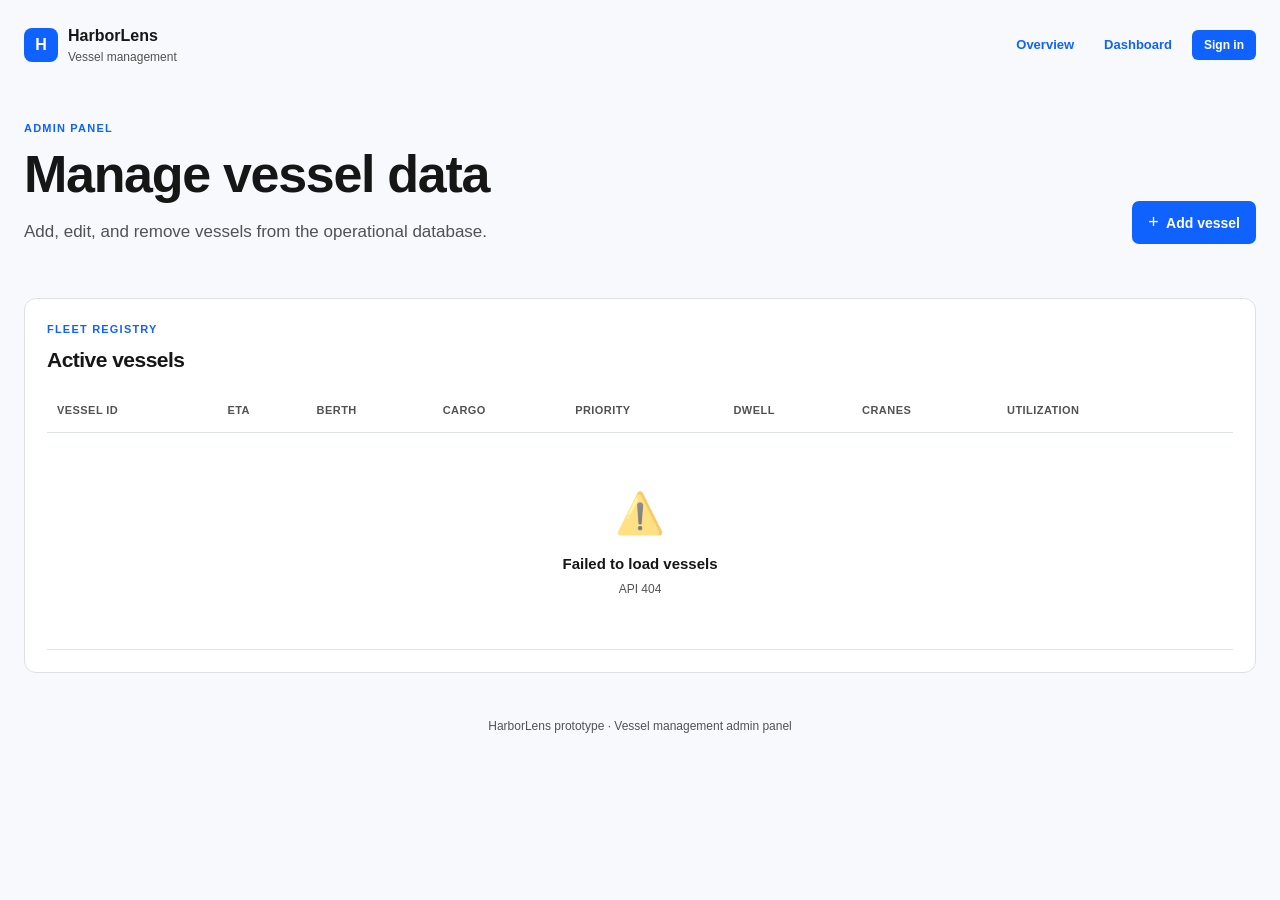
==== src/frontend/admin.html @ 12d75cbc "feat: full-stack upgrade — dynamic DB, auth, admin CRUD, sign-out → landing page - Backend: FastAPI " ====
<!doctype html>
<html lang="en">
  <head>
    <meta charset="UTF-8" />
    <meta name="viewport" content="width=device-width, initial-scale=1.0" />
    <meta name="description" content="HarborLens vessel management admin panel." />
    <title>HarborLens | Vessel Management</title>
    <link rel="stylesheet" href="styles.css" />
  </head>
  <body>
    <main class="shell">
      <header class="topbar">
        <div class="brand">
          <a href="index.html" style="text-decoration:none;display:flex;align-items:center;gap:10px;color:inherit">
            <span class="brand-mark" aria-hidden="true">H</span>
            <div><strong>HarborLens</strong><small>Vessel management</small></div>
          </a>
        </div>
        <nav class="topbar-nav" style="gap:10px">
          <a href="index.html" class="nav-link">Overview</a>
          <a href="dashboard.html" class="nav-link">Dashboard</a>
          <div id="topbar-user" class="user-badge-wrap"></div>
        </nav>
      </header>

      <section class="hero" aria-labelledby="admin-title">
        <div><p class="eyebrow">ADMIN PANEL</p><h1 id="admin-title">Manage vessel data</h1><p class="lede">Add, edit, and remove vessels from the operational database.</p></div>
        <button class="primary" id="add-btn"><span class="btn-plus">+</span> Add vessel</button>
      </section>

      <!-- Toast container -->
      <div id="toast-container" class="toast-container"></div>

      <!-- Stats bar -->
      <section class="admin-stats" id="admin-stats"></section>

      <!-- Vessel table -->
      <section class="panel" style="margin-top:20px">
        <div class="panel-heading">
          <div><p class="eyebrow">FLEET REGISTRY</p><h2>Active vessels</h2></div>
          <span class="subtle" id="vessel-count"></span>
        </div>
        <div class="table-wrap">
          <table>
            <thead>
              <tr>
                <th>Vessel ID</th><th>ETA</th><th>Berth</th><th>Cargo</th>
                <th>Priority</th><th>Dwell</th><th>Cranes</th><th>Utilization</th><th></th>
              </tr>
            </thead>
            <tbody id="admin-body"><tr><td colspan="9" class="subtle" style="text-align:center;padding:40px">Loading…</td></tr></tbody>
          </table>
        </div>
      </section>

      <!-- Modal overlay -->
      <div class="modal-overlay" id="modal-overlay" hidden>
        <div class="modal">
          <div class="modal-header">
            <div class="modal-icon" id="modal-icon">🚢</div>
            <div>
              <h2 id="modal-title">Add vessel</h2>
              <p class="modal-subtitle" id="modal-subtitle">Enter vessel details to add to the operational fleet.</p>
            </div>
            <button class="modal-close" id="close-btn" aria-label="Close">✕</button>
          </div>

          <form id="vessel-form" autocomplete="off">
            <input type="hidden" id="form-db-id" />

            <div class="form-section">
              <p class="form-section-label">🔹 Vessel Identity</p>
              <div class="form-grid">
                <label>
                  <span class="field-label">Vessel ID</span>
                  <input id="f-vessel_id" type="text" required maxlength="50" placeholder="e.g. MV-Horizon" />
                  <span class="field-hint">Unique vessel identifier</span>
                </label>
                <label>
                  <span class="field-label">Estimated Arrival</span>
                  <input id="f-eta" type="text" required maxlength="30" placeholder="e.g. 06:00 or Day 2 · 14:00" />
                  <span class="field-hint">Time or relative window</span>
                </label>
              </div>
            </div>

            <div class="form-section">
              <p class="form-section-label">📦 Cargo & Assignment</p>
              <div class="form-grid">
                <label>
                  <span class="field-label">Berth</span>
                  <input id="f-berth" type="text" required maxlength="10" placeholder="e.g. B-01" />
                  <span class="field-hint">Assigned berth code</span>
                </label>
                <label>
                  <span class="field-label">Cargo Type</span>
                  <input id="f-cargo" type="text" required maxlength="100" placeholder="e.g. Reefer containers" />
                  <span class="field-hint">Primary cargo description</span>
                </label>
                <label>
                  <span class="field-label">Priority Class</span>
                  <div class="select-wrap">
                    <select id="f-priority" required>
                      <option value="Standard">Standard</option>
                      <option value="Cold chain">Cold chain</option>
                      <option value="Connection-sensitive">Connection-sensitive</option>
                      <option value="High value">High value</option>
                    </select>
                  </div>
                  <span class="field-hint">Determines risk scoring weight</span>
                </label>
              </div>
            </div>

            <div class="form-section">
              <p class="form-section-label">⚙️ Operational Parameters</p>
              <div class="form-grid form-grid-3">
                <label>
                  <span class="field-label">Dwell Time</span>
                  <div class="input-unit">
                    <input id="f-dwell" type="number" required min="1" max="168" placeholder="12" />
                    <span class="unit">hours</span>
                  </div>
                  <span class="field-hint">1–168 hours</span>
                </label>
                <label>
                  <span class="field-label">Cranes Required</span>
                  <div class="input-unit">
                    <input id="f-cranes" type="number" required min="1" max="10" placeholder="2" />
                    <span class="unit">units</span>
                  </div>
                  <span class="field-hint">1–10 cranes</span>
                </label>
                <label>
                  <span class="field-label">Berth Utilization</span>
                  <div class="input-unit">
                    <input id="f-utilization" type="number" required min="0" max="100" placeholder="75" />
                    <span class="unit">%</span>
                  </div>
                  <span class="field-hint">0–100 percent</span>
                </label>
              </div>
            </div>

            <div class="modal-footer">
              <button type="button" class="secondary" id="cancel-btn">Cancel</button>
              <button type="submit" class="primary" id="save-btn">
                <span id="save-label">Save vessel</span>
                <span id="save-spinner" class="spinner" hidden></span>
              </button>
            </div>
          </form>
        </div>
      </div>

      <!-- Delete confirmation modal -->
      <div class="modal-overlay" id="delete-overlay" hidden>
        <div class="modal modal-sm">
          <div class="modal-header">
            <div class="modal-icon modal-icon-danger">⚠️</div>
            <div>
              <h2>Confirm deletion</h2>
              <p class="modal-subtitle">This action cannot be undone.</p>
            </div>
          </div>
          <p class="delete-msg">Are you sure you want to remove <strong id="delete-name"></strong> from the fleet?</p>
          <div class="modal-footer">
            <button class="secondary" id="delete-cancel">Keep vessel</button>
            <button class="danger" id="delete-confirm">Delete vessel</button>
          </div>
        </div>
      </div>
    </main>
    <footer>HarborLens prototype · Vessel management admin panel</footer>
    <script src="admin.js"></script>
  </body>
</html>
---- src/frontend/styles.css ----
:root{--blue:#0f62fe;--ink:#161616;--muted:#525252;--line:#dde1e6;--bg:#f7f9fc;--surface:#fff;--red:#da1e28;--amber:#f1c21b;--green:#198038;--navy:#001d6c}::selection{background:var(--blue);color:#fff}::-moz-selection{background:var(--blue);color:#fff}*{box-sizing:border-box}body{margin:0;background:var(--bg);color:var(--ink);font-family:IBM Plex Sans,Segoe UI,Arial,sans-serif;line-height:1.5}.shell{max-width:1280px;margin:auto;padding:24px}.topbar{display:flex;justify-content:space-between;align-items:center}.brand{display:flex;align-items:center;gap:10px}.brand-mark{display:grid;place-items:center;width:34px;height:34px;background:var(--blue);color:#fff;font-weight:800;border-radius:8px}.brand small{display:block;color:var(--muted);font-size:12px}.topbar-status{font-size:14px;color:var(--muted);display:flex;gap:7px;align-items:center}.topbar time{margin-left:10px;font-variant-numeric:tabular-nums}.dot{height:9px;width:9px;border-radius:50%;background:var(--green)}.hero{padding:54px 0 34px;display:flex;justify-content:space-between;gap:30px;align-items:end}.eyebrow{color:var(--blue);letter-spacing:.11em;font-size:11px;font-weight:800;margin:0 0 6px}.hero h1{max-width:720px;font-size:clamp(30px,4.5vw,52px);line-height:1.2;letter-spacing:-.025em;margin:0}.lede{font-size:17px;color:var(--muted);margin:14px 0 0}.primary,.secondary{border:0;border-radius:7px;padding:11px 16px;font-weight:700;font-size:14px;cursor:pointer;white-space:nowrap}.primary{background:var(--blue);color:#fff}.primary:hover{background:#0043ce}.secondary{background:#edf2ff;color:var(--navy)}button:focus-visible,input:focus-visible{outline:3px solid #a6c8ff;outline-offset:2px}.metrics{display:grid;grid-template-columns:repeat(4,1fr);gap:14px;margin-bottom:20px}.metric,.panel{background:var(--surface);border:1px solid var(--line);border-radius:12px}.metric{padding:18px}.metric span{color:var(--muted);font-size:13px;display:block}.metric strong{font-size:29px;letter-spacing:-.04em;display:block;margin-top:4px}.metric em{font-style:normal;font-size:12px;color:var(--green)}.dashboard-grid{display:grid;grid-template-columns:minmax(0,1.8fr) minmax(300px,.9fr);gap:20px}.panel{padding:22px}.panel-heading{display:flex;justify-content:space-between;gap:12px;align-items:start}.panel h2{font-size:21px;letter-spacing:-.025em;margin:0}.legend,.subtle{font-size:12px;color:var(--muted)}.legend i{height:8px;width:8px;border-radius:50%;display:inline-block;margin:0 4px 0 8px}.critical{background:var(--red)}.watch{background:var(--amber)}.vessel-list{margin-top:15px}.vessel{padding:14px 0;border-top:1px solid var(--line);display:grid;grid-template-columns:42px 1fr auto;gap:12px;align-items:start}.score{width:39px;height:39px;display:grid;place-items:center;border-radius:50%;font-size:13px;font-weight:800;background:#fff1f1;color:var(--red)}.score.watch{background:#fff8e1;color:#8a6500}.vessel h3{font-size:15px;margin:0}.vessel p{margin:4px 0 0;color:var(--muted);font-size:13px}.vessel .action{font-size:12px;text-align:right;max-width:150px;color:var(--navy);font-weight:700}.scenario-actions{display:flex;justify-content:flex-end;gap:8px;margin-top:20px}.plan-panel{margin-top:20px}.table-wrap{overflow:auto;margin-top:14px}table{width:100%;border-collapse:collapse;font-size:13px;text-align:left}th{color:var(--muted);font-size:11px;letter-spacing:.04em;text-transform:uppercase}th,td{padding:13px 10px;border-bottom:1px solid var(--line)}td:first-child{font-variant-numeric:tabular-nums;white-space:nowrap}.badge{font-size:11px;padding:4px 7px;border-radius:99px;background:#e8f5ed;color:#0e6027;font-weight:700}.badge.attention{background:#fff1f1;color:#a2191f}.brief-panel{margin-top:20px;border-color:#a6c8ff}.tag{color:var(--navy);background:#edf2ff;border-radius:99px;padding:4px 8px;font-size:11px;font-weight:700}.brief-grid{display:grid;grid-template-columns:1fr 1fr;gap:22px;margin-top:15px}.brief-grid h3{font-size:14px;margin:0 0 7px}.brief-grid p,.brief-grid li{font-size:13px;color:#393939}.brief-grid ul{padding-left:18px;margin:0}footer{text-align:center;color:var(--muted);font-size:12px;padding:20px}
/* ---- Nav link ---- */
.nav-link{color:var(--blue);text-decoration:none;font-size:13px;font-weight:700;padding:4px 10px;border-radius:6px;transition:background .15s}.nav-link:hover{background:#edf2ff}
.topbar-nav{display:flex;align-items:center}
.btn-plus{font-size:18px;font-weight:400;margin-right:4px}
/* ---- Admin stats bar ---- */
.admin-stats{display:grid;grid-template-columns:repeat(4,1fr);gap:14px;margin-bottom:6px}
.admin-stat{background:var(--surface);border:1px solid var(--line);border-radius:12px;padding:16px 18px;display:flex;align-items:center;gap:14px;transition:box-shadow .2s}
.admin-stat:hover{box-shadow:0 2px 12px rgba(0,0,0,.06)}
.admin-stat-icon{font-size:24px;width:44px;height:44px;display:grid;place-items:center;background:var(--bg);border-radius:10px}
.admin-stat strong{font-size:22px;letter-spacing:-.03em;display:block}
.admin-stat span{font-size:12px;color:var(--muted)}
/* ---- Vessel table enhancements ---- */
.vessel-row{transition:background .15s}.vessel-row:hover{background:#f4f7fb}
.vessel-name{color:var(--ink);font-size:13px}
.mono{font-variant-numeric:tabular-nums;font-family:IBM Plex Mono,Consolas,monospace;font-size:12px}
.berth-tag{background:#edf2ff;color:var(--navy);font-size:11px;font-weight:700;padding:3px 8px;border-radius:5px;letter-spacing:.03em}
.badge-cold{background:#e5f6ff;color:#0043ce}.badge-conn{background:#fff8e1;color:#8a6500}.badge-high{background:#fff1f1;color:#a2191f}.badge-std{background:#e8f5ed;color:#0e6027}
.util-bar-wrap{display:flex;align-items:center;gap:8px;min-width:100px}
.util-bar{height:6px;border-radius:3px;background:linear-gradient(90deg,var(--green),var(--blue));transition:width .4s ease}
.util-bar-wrap span{font-size:11px;font-weight:700;color:var(--muted);min-width:32px}
/* ---- Action buttons ---- */
.action-cell{white-space:nowrap;display:flex;gap:4px}
.btn-action{border:1px solid var(--line);background:var(--surface);cursor:pointer;font-size:11px;font-weight:600;padding:5px 10px;border-radius:6px;display:inline-flex;align-items:center;gap:5px;transition:all .15s;font-family:inherit;color:var(--muted)}
.btn-edit:hover{border-color:var(--blue);color:var(--blue);background:#edf2ff}
.btn-del:hover{border-color:var(--red);color:var(--red);background:#fff1f1}
/* ---- Empty state ---- */
.empty-state{text-align:center;padding:50px 20px !important}
.empty-icon{font-size:40px;margin-bottom:10px;opacity:.6}
.empty-state p{font-size:15px;font-weight:600;margin:0 0 4px;color:var(--ink)}
/* ---- Modal (animated) ---- */
.modal-overlay{position:fixed;inset:0;background:rgba(22,22,22,0);display:grid;place-items:center;z-index:100;backdrop-filter:blur(0px);transition:background .25s,backdrop-filter .25s;pointer-events:none}
.modal-overlay:not([hidden]){pointer-events:auto}
.modal-overlay.open{background:rgba(22,22,22,.55);backdrop-filter:blur(4px)}
.modal{background:var(--surface);border-radius:16px;padding:0;width:min(620px,94vw);max-height:90vh;overflow-y:auto;box-shadow:0 20px 60px rgba(0,0,0,.22);transform:translateY(20px) scale(.97);opacity:0;transition:transform .25s ease,opacity .25s ease}
.modal-overlay.open .modal{transform:translateY(0) scale(1);opacity:1}
.modal-sm{width:min(420px,90vw)}
.modal-header{display:flex;align-items:flex-start;gap:14px;padding:26px 28px 0;position:relative}
.modal-header h2{font-size:20px;letter-spacing:-.02em;margin:0}
.modal-subtitle{font-size:13px;color:var(--muted);margin:4px 0 0}
.modal-icon{font-size:28px;width:48px;height:48px;display:grid;place-items:center;background:linear-gradient(135deg,#edf2ff,#d0e2ff);border-radius:12px;flex-shrink:0}
.modal-icon-danger{background:linear-gradient(135deg,#fff1f1,#ffd7d9)}
.modal-close{position:absolute;top:20px;right:20px;border:none;background:none;font-size:18px;color:var(--muted);cursor:pointer;width:32px;height:32px;display:grid;place-items:center;border-radius:8px;transition:background .15s}.modal-close:hover{background:var(--line)}
/* ---- Form sections ---- */
.modal form{padding:0 28px 28px}
.form-section{margin-top:22px;padding-top:18px;border-top:1px solid var(--line)}
.form-section:first-of-type{border-top:none;margin-top:16px;padding-top:0}
.form-section-label{font-size:12px;font-weight:800;color:var(--blue);letter-spacing:.04em;margin:0 0 12px;display:flex;align-items:center;gap:6px}
.field-label{font-size:12px;font-weight:700;color:var(--ink);display:block;margin-bottom:4px}
.field-hint{font-size:11px;color:var(--muted);font-weight:400;margin-top:3px}
.form-grid{display:grid;grid-template-columns:1fr 1fr;gap:16px}
.form-grid-3{grid-template-columns:1fr 1fr 1fr}
.form-grid label{display:flex;flex-direction:column;font-size:12px}
.form-grid input,.form-grid select{padding:10px 12px;border:1px solid var(--line);border-radius:8px;font-size:14px;font-family:inherit;color:var(--ink);background:var(--bg);transition:border-color .15s,box-shadow .15s}
.form-grid input:focus,.form-grid select:focus{border-color:var(--blue);outline:none;box-shadow:0 0 0 3px rgba(15,98,254,.12)}
.form-grid input::placeholder{color:#a2a9b0}
.select-wrap{position:relative}
.select-wrap select{width:100%;appearance:none;padding-right:32px;background-image:url("data:image/svg+xml,%3Csvg xmlns='http://www.w3.org/2000/svg' width='12' height='12' fill='%23525252' viewBox='0 0 16 16'%3E%3Cpath d='M8 11L3 6h10z'/%3E%3C/svg%3E");background-repeat:no-repeat;background-position:right 10px center}
.input-unit{position:relative;display:flex;align-items:center}
.input-unit input{flex:1;padding-right:48px}
.unit{position:absolute;right:12px;font-size:12px;color:var(--muted);font-weight:600;pointer-events:none}
/* ---- Modal footer ---- */
.modal-footer{display:flex;justify-content:flex-end;gap:8px;margin-top:24px;padding-top:18px;border-top:1px solid var(--line)}
.danger{border:0;border-radius:7px;padding:11px 16px;font-weight:700;font-size:14px;cursor:pointer;white-space:nowrap;background:var(--red);color:#fff}.danger:hover{background:#a2191f}
.delete-msg{font-size:14px;padding:18px 28px 0;margin:0;color:#393939}
/* ---- Spinner ---- */
.spinner{width:14px;height:14px;border:2px solid rgba(255,255,255,.3);border-top-color:#fff;border-radius:50%;display:inline-block;animation:spin .6s linear infinite;margin-left:6px;vertical-align:middle}
@keyframes spin{to{transform:rotate(360deg)}}
/* ---- Toast ---- */
.toast-container{position:fixed;top:20px;right:20px;z-index:200;display:flex;flex-direction:column;gap:8px}
.toast{padding:12px 18px;border-radius:10px;font-size:13px;font-weight:600;color:#fff;transform:translateX(120%);transition:transform .3s ease,opacity .3s ease;opacity:0;box-shadow:0 6px 20px rgba(0,0,0,.18);display:flex;align-items:center;gap:8px}
.toast.show{transform:translateX(0);opacity:1}.toast-success{background:var(--green)}.toast-error{background:var(--red)}
.toast-icon{width:20px;height:20px;border-radius:50%;background:rgba(255,255,255,.2);display:grid;place-items:center;font-size:11px;flex-shrink:0}
/* ---- What-If Studio Enhanced ---- */
/* ---- What-If Studio Clean & Modern ---- */
.scenario-panel{display:flex;flex-direction:column}
.scenario-panel-header{display:flex;justify-content:space-between;align-items:flex-start;gap:10px;margin-bottom:4px}
.status-chip{font-size:11px;font-weight:700;letter-spacing:.04em;text-transform:uppercase;padding:3px 8px;border-radius:99px;background:#edf5ff;color:var(--blue);border:1px solid #d0e2ff;white-space:nowrap}
.status-chip.status-active{background:#fff1f1;color:var(--red);border-color:#ffd7d9}
.scenario-controls{display:flex;flex-direction:column;gap:12px;margin-top:14px}
.control-card{background:var(--bg);border:1px solid var(--line);border-radius:10px;padding:14px 16px;transition:border-color .15s,box-shadow .15s}
.control-card:hover{border-color:#c6c6c6}
.control-row{display:flex;justify-content:space-between;align-items:center;margin-bottom:6px}
.control-title{font-size:13px;font-weight:700;color:var(--ink);display:inline-flex;align-items:center;gap:6px}
.sim-badge{font-size:11px;font-weight:700;padding:3px 9px;border-radius:99px;white-space:nowrap;font-variant-numeric:tabular-nums;line-height:1}
.sim-badge-green{background:#defbe6;color:#0e6027}
.sim-badge-amber{background:#fdf2ce;color:#8a6500}
.sim-badge-red{background:#ffebe8;color:#a2191f}
.scenario-panel input[type=range]{width:100%;accent-color:var(--blue);height:6px;background:#dde1e6;border-radius:3px;margin:10px 0 2px;cursor:pointer;display:block}
.range-ticks{display:flex;justify-content:space-between;font-size:10px;color:var(--muted);font-weight:600;margin-top:4px}
.berth-chips{display:grid;grid-template-columns:repeat(4,1fr);gap:6px;margin-top:10px}
.berth-chip{font-size:11px;font-weight:700;padding:5px 4px;border-radius:6px;text-align:center;display:flex;justify-content:center;align-items:center;border:1px solid var(--line);transition:all .15s}
.berth-chip.active{background:#defbe6;border-color:#b4ecc3;color:#0e6027}
.berth-chip.lost{background:#ffebe8;border-color:#ffccd1;color:#a2191f;text-decoration:line-through}
.sim-impact-card{margin-top:16px;padding:13px 15px;border-radius:10px;background:#edf5ff;border:1px solid #d0e2ff;font-size:12px;color:var(--ink);transition:all .25s}
.sim-impact-card.impact-warning{background:#fdf9ea;border-color:#f6e499}
.sim-impact-card.impact-severe{background:#fff1f1;border-color:#ffd7d9}
.impact-header{display:flex;align-items:center;gap:7px;margin-bottom:4px;font-size:11px;text-transform:uppercase;letter-spacing:.04em;color:var(--muted)}
.impact-pulse{width:7px;height:7px;border-radius:50%;background:var(--blue);box-shadow:0 0 0 2px rgba(15,98,254,.2)}
.impact-warning .impact-pulse{background:var(--amber);box-shadow:0 0 0 2px rgba(241,194,27,.25)}
.impact-severe .impact-pulse{background:var(--red);box-shadow:0 0 0 2px rgba(218,30,40,.25)}
.sim-impact-card p{margin:0;line-height:1.45}
.callout{display:flex;align-items:flex-start;gap:10px;font-size:12px;padding:12px 14px;border-radius:8px;background:#f4f7fb;border:1px solid var(--line);margin-top:16px;color:var(--muted)}
.callout-icon{font-size:16px;line-height:1.2}
.callout strong{color:var(--ink)}

/* ---- Authentication Portal Styles ---- */
.auth-body{background:#f8fafc;color:#0f172a;min-height:100vh;display:flex;flex-direction:column;align-items:center;justify-content:center;padding:24px 16px;font-family:IBM Plex Sans,Segoe UI,Arial,sans-serif}
.auth-container{width:100%;max-width:440px;margin:auto}
.auth-back-link{display:inline-flex;align-items:center;gap:6px;color:#64748b;font-size:13px;font-weight:600;text-decoration:none;margin-bottom:20px;transition:color .15s}
.auth-back-link:hover{color:#0f62fe}
.auth-card{background:#ffffff;border-radius:18px;border:1px solid #e2e8f0;box-shadow:0 12px 35px -10px rgba(15,23,42,.08),0 1px 3px rgba(15,23,42,.04);padding:34px 34px 26px;position:relative;overflow:hidden}
.auth-card-accent{position:absolute;top:0;left:0;right:0;height:4px;background:linear-gradient(90deg,#0043ce 0%,#0f62fe 50%,#38bdf8 100%)}
.auth-badge{display:inline-flex;align-items:center;gap:6px;background:#edf5ff;color:#0043ce;font-size:12px;font-weight:700;padding:4px 12px;border-radius:99px;border:1px solid #d0e2ff;margin-bottom:18px}
.auth-badge-dot{width:6px;height:6px;border-radius:50%;background:#0f62fe}
.auth-title{font-size:26px;font-weight:800;color:#0f172a;margin:0 0 6px;letter-spacing:-.03em;line-height:1.2}
.auth-subtitle{font-size:13.5px;color:#64748b;margin:0 0 22px;line-height:1.45}
.sso-grid{display:grid;grid-template-columns:1fr 1fr;gap:10px;margin-bottom:20px}
.sso-btn{display:flex;align-items:center;justify-content:center;gap:8px;background:#f8fafc;border:1px solid #e2e8f0;border-radius:9px;padding:10px 12px;font-size:13px;font-weight:700;color:#1e293b;cursor:pointer;transition:all .15s;font-family:inherit}
.sso-btn:hover{background:#f1f5f9;border-color:#cbd5e1}
.auth-divider{position:relative;text-align:center;margin:18px 0 22px}
.auth-divider::before{content:'';position:absolute;top:50%;left:0;right:0;height:1px;background:#e2e8f0}
.auth-divider span{position:relative;background:#ffffff;padding:0 12px;font-size:12px;color:#94a3b8;font-weight:500}
.form-group{margin-bottom:16px}
.form-label{display:block;font-size:11px;font-weight:800;color:#1e293b;letter-spacing:.05em;margin-bottom:6px}
.input-wrap{position:relative;display:flex;align-items:center}
.input-icon{position:absolute;left:14px;color:#94a3b8;pointer-events:none;display:grid;place-items:center}
.input-wrap input{width:100%;height:46px;padding:0 40px 0 42px;border:1.5px solid #e2e8f0;border-radius:9px;font-size:14px;color:#0f172a;background:#ffffff;font-family:inherit;transition:border-color .15s,box-shadow .15s}
.input-wrap input:focus{border-color:#0f62fe;outline:none;box-shadow:0 0 0 3px rgba(15,98,254,.12)}
.input-wrap input::placeholder{color:#94a3b8}
.eye-btn{position:absolute;right:10px;background:none;border:none;color:#94a3b8;cursor:pointer;padding:6px;display:grid;place-items:center;border-radius:6px;transition:color .15s}
.eye-btn:hover{color:#475569}
.auth-row{display:flex;justify-content:space-between;align-items:center;margin:16px 0 20px;font-size:13px}
.checkbox-label{display:inline-flex;align-items:center;gap:8px;color:#475569;font-size:13px;cursor:pointer;user-select:none}
.checkbox-label input{accent-color:#0f62fe;width:16px;height:16px;cursor:pointer}
.auth-link{color:#0f62fe;text-decoration:none;font-size:13px;font-weight:700;transition:text-decoration .15s}
.auth-link:hover{text-decoration:underline}
.auth-submit-btn{width:100%;height:48px;background:#0b1329;color:#ffffff;border:none;border-radius:9px;font-size:15px;font-weight:700;cursor:pointer;display:flex;align-items:center;justify-content:center;gap:8px;transition:background .15s,transform .1s;font-family:inherit;margin-top:6px}
.auth-submit-btn:hover{background:#020617}
.auth-submit-btn:active{transform:scale(.99)}
.auth-spinner{width:15px;height:15px;border:2px solid rgba(255,255,255,.3);border-top-color:#fff;border-radius:50%;animation:spin .6s linear infinite;margin-left:6px}
.auth-switch{text-align:center;margin-top:22px;font-size:13px;color:#64748b}
.switch-link{background:none;border:none;color:#0f62fe;font-weight:700;font-size:13px;cursor:pointer;padding:0;margin-left:4px;font-family:inherit}
.switch-link:hover{text-decoration:underline}
.auth-footer{margin-top:24px;padding-top:16px;border-top:1px solid #f1f5f9;display:flex;align-items:center;justify-content:center;gap:8px;font-size:11px;color:#94a3b8;font-weight:600;letter-spacing:.02em}
.auth-footer-dot{color:#cbd5e1}
.auth-toast-container{position:fixed;top:20px;right:20px;z-index:999;display:flex;flex-direction:column;gap:8px}

/* Topbar User Indicator */
.user-badge-wrap{display:flex;align-items:center;gap:8px}
.user-pill{display:inline-flex;align-items:center;gap:6px;background:#edf5ff;border:1px solid #d0e2ff;padding:4px 10px;border-radius:99px;font-size:12px;font-weight:700;color:#0043ce}
.user-pill-icon{font-size:13px}
.btn-logout{background:none;border:1px solid #ffd7d9;color:#da1e28;font-size:11px;font-weight:700;padding:4px 8px;border-radius:6px;cursor:pointer;transition:all .15s;font-family:inherit}
.btn-logout:hover{background:#fff1f1;border-color:#da1e28}
.btn-login-nav{background:#0f62fe;color:#fff;text-decoration:none;font-size:12px;font-weight:700;padding:6px 12px;border-radius:6px;transition:background .15s}
.btn-login-nav:hover{background:#0043ce}

/* ---- Product Landing Page Styles ---- */
.landing-body{background:#ffffff;color:#0f172a;line-height:1.5;overflow-x:hidden}
.landing-header{position:sticky;top:0;z-index:90;background:rgba(255,255,255,.94);backdrop-filter:blur(8px);border-bottom:1px solid #e2e8f0}
.landing-nav-shell{display:flex;justify-content:space-between;align-items:center;padding:16px 24px}
.brand-link{text-decoration:none;display:flex;align-items:center;gap:10px;color:inherit}
.landing-nav-links{display:flex;align-items:center;gap:24px}
.landing-nav-links a{color:#475569;font-size:13.5px;font-weight:600;text-decoration:none;transition:color .15s}
.landing-nav-links a:hover{color:#0f62fe}
.nav-highlight{color:#0f62fe !important;font-weight:700 !important}
.landing-nav-auth{display:flex;align-items:center;gap:10px}
.btn-landing-secondary{color:#0f62fe;border:1.5px solid #d0e2ff;background:#edf5ff;padding:7px 14px;border-radius:7px;font-size:13px;font-weight:700;text-decoration:none;transition:all .15s}
.btn-landing-secondary:hover{background:#d0e2ff}
.btn-landing-primary{background:#0f62fe;color:#fff;padding:8px 16px;border-radius:7px;font-size:13px;font-weight:700;text-decoration:none;transition:background .15s}
.btn-landing-primary:hover{background:#0043ce}

.landing-hero{padding:84px 0 50px;text-align:center}
.landing-badge-row{display:flex;justify-content:center;margin-bottom:22px}
.landing-badge{display:inline-flex;align-items:center;gap:8px;background:#edf5ff;border:1px solid #d0e2ff;border-radius:99px;padding:6px 16px;font-size:12px;font-weight:700;color:#0043ce}
.landing-badge-dot{width:7px;height:7px;border-radius:50%;background:#0f62fe}
.landing-headline{font-size:clamp(36px,5.5vw,64px);line-height:1.12;letter-spacing:-.035em;font-weight:800;color:#0f172a;margin:0 0 22px}
.headline-gradient{background:linear-gradient(90deg,#0f62fe 0%,#0043ce 60%,#001d6c 100%);-webkit-background-clip:text;-webkit-text-fill-color:transparent}
.landing-subhead{font-size:18px;color:#475569;line-height:1.6;max-width:760px;margin:0 auto 36px}
.landing-cta-group{display:flex;gap:12px;justify-content:center;align-items:center;flex-wrap:wrap;margin-bottom:28px}
.btn-cta-primary{background:#0f62fe;color:#fff;padding:13px 26px;border-radius:8px;font-size:15px;font-weight:700;text-decoration:none;display:inline-flex;align-items:center;gap:8px;box-shadow:0 4px 18px rgba(15,98,254,.3);transition:all .15s}
.btn-cta-primary:hover{background:#0043ce;transform:translateY(-1px)}
.btn-cta-secondary{background:#0b1329;color:#fff;padding:13px 22px;border-radius:8px;font-size:15px;font-weight:700;text-decoration:none;transition:background .15s}
.btn-cta-secondary:hover{background:#020617}
.btn-cta-ghost{background:#fff;border:1.5px solid #d0e2ff;color:#0043ce;padding:12px 20px;border-radius:8px;font-size:15px;font-weight:700;text-decoration:none;display:inline-flex;align-items:center;gap:8px;transition:all .15s}
.btn-cta-ghost:hover{background:#edf5ff;border-color:#0f62fe}

.logged-in-banner{max-width:600px;margin:20px auto 32px;background:#edf5ff;border:1.5px solid #a6c8ff;border-radius:12px;padding:14px 20px;display:flex;align-items:center;gap:14px;text-align:left}
.logged-in-icon{font-size:24px}
.logged-in-banner strong{display:block;color:#001d6c;font-size:14px}
.logged-in-banner p{margin:2px 0 0;font-size:12px;color:#475569}
.btn-banner-dashboard{background:#0f62fe;color:#fff;padding:8px 16px;border-radius:6px;font-size:12px;font-weight:700;text-decoration:none;white-space:nowrap;margin-left:auto}

.landing-stats-grid{display:grid;grid-template-columns:repeat(4,1fr);gap:16px;margin-top:54px;border-top:1px solid #e2e8f0;padding-top:40px}
.landing-stat-card{text-align:center}
.landing-stat-card strong{font-size:34px;letter-spacing:-.03em;color:#0f172a;display:block;font-weight:800}
.landing-stat-card span{font-size:12px;color:#64748b;font-weight:600;text-transform:uppercase;letter-spacing:.04em;margin-top:4px;display:block}

.landing-section{padding:80px 0}
.section-alternate{background:#f8fafc;border-top:1px solid #e2e8f0;border-bottom:1px solid #e2e8f0}
.section-header{max-width:720px;margin:0 auto 48px;text-align:center}
.section-header h2{font-size:32px;font-weight:800;letter-spacing:-.03em;margin:8px 0 12px;color:#0f172a}
.section-lede{font-size:16px;color:#64748b;line-height:1.55}

.capabilities-grid{display:grid;grid-template-columns:repeat(2,1fr);gap:24px}
.capability-card{background:#ffffff;border:1px solid #e2e8f0;border-radius:14px;padding:32px;box-shadow:0 4px 20px rgba(0,0,0,.03);transition:transform .2s,box-shadow .2s}
.capability-card:hover{transform:translateY(-2px);box-shadow:0 8px 30px rgba(0,0,0,.06);border-color:#cbd5e1}
.cap-icon-box{font-size:28px;width:52px;height:52px;border-radius:12px;background:#edf5ff;display:grid;place-items:center;margin-bottom:18px}
.capability-card h3{font-size:19px;font-weight:800;margin:0 0 10px;color:#0f172a}
.capability-card p{font-size:14px;color:#475569;line-height:1.55;margin:0 0 16px}
.cap-features{list-style:none;padding:0;margin:0}
.cap-features li{font-size:12.5px;color:#1e293b;padding:4px 0 4px 20px;position:relative}
.cap-features li::before{content:'✓';position:absolute;left:0;color:#198038;font-weight:800}

.workflow-steps{display:grid;grid-template-columns:repeat(4,1fr);gap:16px}
.step-card{background:#ffffff;border:1px solid #e2e8f0;border-radius:12px;padding:24px}
.step-number{font-size:12px;font-weight:800;color:#0f62fe;background:#edf5ff;padding:3px 8px;border-radius:6px;display:inline-block;margin-bottom:14px}
.step-card h4{font-size:15px;font-weight:800;margin:0 0 8px;color:#0f172a}
.step-card p{font-size:13px;color:#475569;line-height:1.5;margin:0}

.tech-grid{display:grid;grid-template-columns:repeat(4,1fr);gap:16px}
.tech-card{background:#ffffff;border:1px solid #e2e8f0;border-radius:12px;padding:24px}
.tech-badge{font-size:10px;font-weight:800;color:#0f62fe;letter-spacing:.06em;margin-bottom:8px}
.tech-card h3{font-size:16px;font-weight:800;margin:0 0 8px;color:#0f172a}
.tech-card p{font-size:13px;color:#475569;line-height:1.5;margin:0}

.landing-cta-banner{padding:60px 0}
.cta-banner-card{background:linear-gradient(135deg,#001d6c 0%,#0f62fe 100%);color:#fff;border-radius:20px;padding:52px 40px;text-align:center}
.cta-banner-card h2{font-size:32px;font-weight:800;margin:0 0 12px;color:#fff}
.cta-banner-card p{font-size:16px;color:#d0e2ff;margin:0 0 28px}
.cta-banner-buttons{display:flex;gap:12px;justify-content:center;flex-wrap:wrap}

.landing-footer{background:#0b1329;color:#94a3b8;padding:60px 0 24px}
.landing-footer-shell{display:grid;grid-template-columns:2fr 1fr 1fr;gap:40px}
.footer-brand .brand{display:flex;align-items:center;gap:8px;color:#fff;margin-bottom:12px}
.footer-brand p{font-size:13px;margin:0 0 8px;max-width:320px;color:#94a3b8}
.footer-brand small{font-size:11px;color:#64748b}
.footer-links-group{display:flex;flex-direction:column;gap:10px}
.footer-links-group strong{color:#fff;font-size:13px;margin-bottom:4px}
.footer-links-group a{color:#94a3b8;font-size:13px;text-decoration:none;transition:color .15s}
.footer-links-group a:hover{color:#38bdf8}
.footer-bottom{border-top:1px solid rgba(255,255,255,.08);margin-top:40px;padding-top:24px;font-size:12px;text-align:center;color:#64748b}

@media(max-width:760px){.shell{padding:16px}.topbar-status{display:none}.hero{padding:38px 0 28px;align-items:start;flex-direction:column}.metrics{grid-template-columns:1fr 1fr}.dashboard-grid{grid-template-columns:1fr}.brief-grid{grid-template-columns:1fr}.vessel{grid-template-columns:39px 1fr}.vessel .action{grid-column:2;text-align:left}.form-grid,.form-grid-3{grid-template-columns:1fr}.admin-stats{grid-template-columns:1fr 1fr}.action-cell{flex-direction:column}.auth-card{padding:26px 20px}.landing-nav-links{display:none}.landing-stats-grid,.capabilities-grid,.workflow-steps,.tech-grid,.landing-footer-shell{grid-template-columns:1fr}.cta-banner-card{padding:36px 20px}}
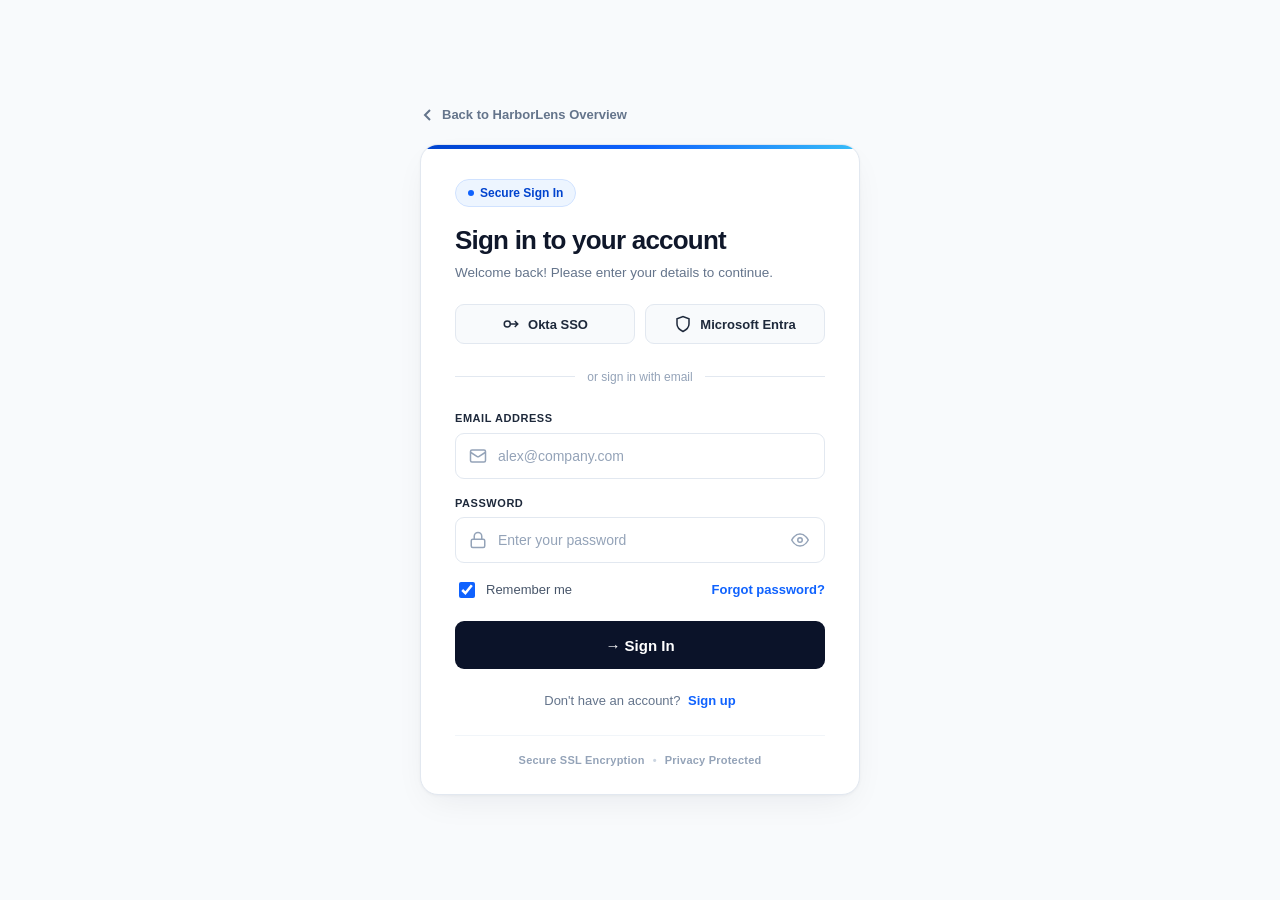
==== commit 470ad622: "feat: auth guard — dashboard and admin require login, redirect to login.html if unauthenticated" ====
--- a/src/frontend/admin.html
+++ b/src/frontend/admin.html
@@ -172,6 +172,7 @@
       </div>
     </main>
     <footer>HarborLens prototype · Vessel management admin panel</footer>
+    <script>if(!localStorage.getItem('hl_token'))window.location.replace('login.html');</script>
     <script src="admin.js"></script>
   </body>
 </html>
